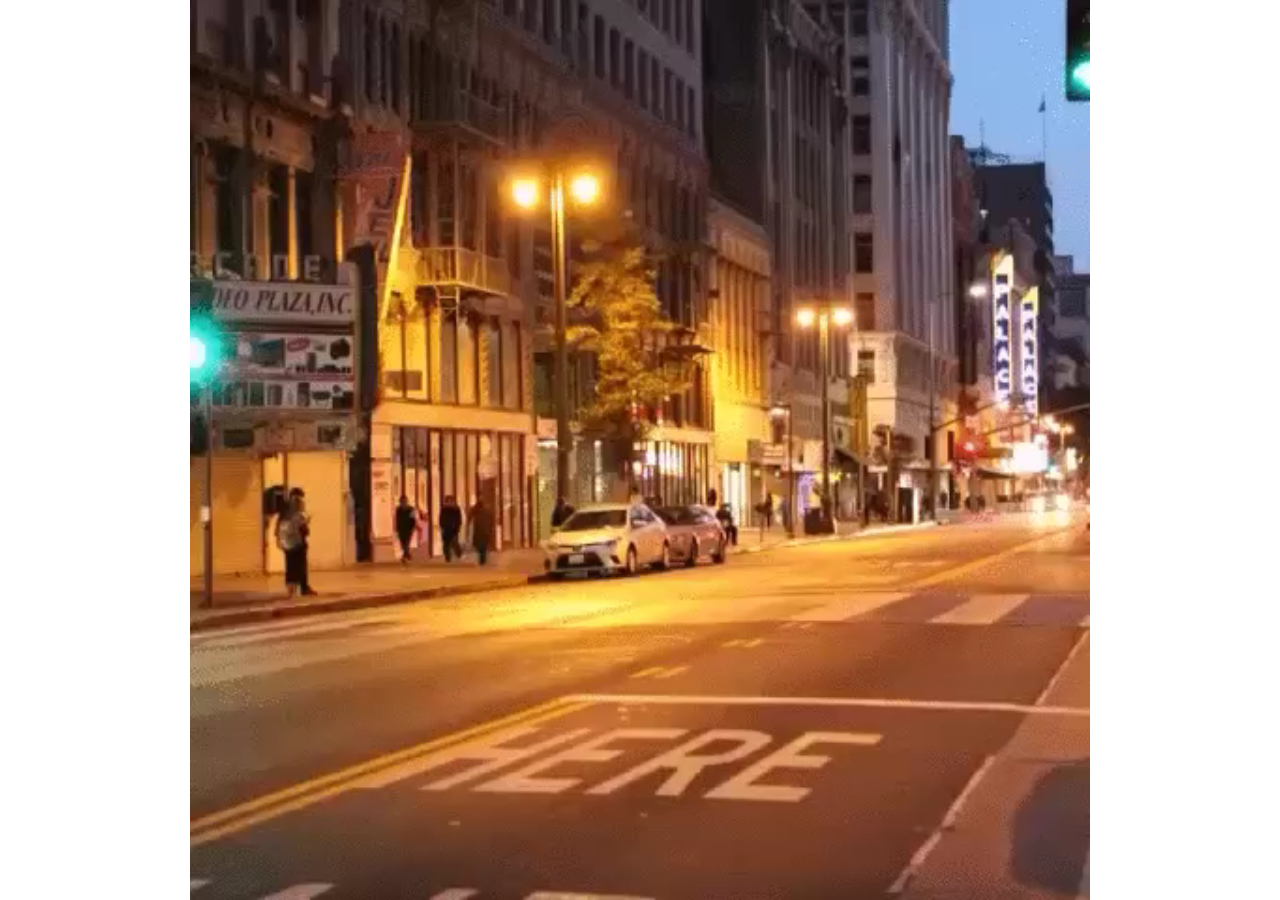
==== views/login.html @ 4af9df61 "transición de páginas" ====
<!DOCTYPE html>
<html>
<head>
	<title>Lyft</title>
	<meta charset="utf-8">
    <link href="http://fonts.googleapis.com/icon?family=Material+Icons" rel="stylesheet">
    <link type="text/css" rel="stylesheet" href="../css/materialize.min.css"  media="screen,projection"/>
    <meta name="viewport" content="width=device-width, initial-scale=1.0"/>
    <link rel="stylesheet" type="text/css" href="../css/login.css">
</head>
<body>
	
	<video src="../img/intro.mp4" class="fullscreen" autoplay loop></video>
    

	<script type="text/javascript" src="https://code.jquery.com/jquery-2.1.1.min.js"></script>
    <script type="text/javascript" src="../js/materialize.min.js"></script>
   <!-- <script type="text/javascript" src="js/app.js"></script>-->
</body>
</html>
---- css/login.css ----
video{ 
  position: fixed;
  top: 50%;
  left: 50%;
  min-width: 100%;
  min-height: 100%;
  width: 100vh;
  height: 100vh;
  z-index: -100;
  transform: translate(-50%, -50%);
}
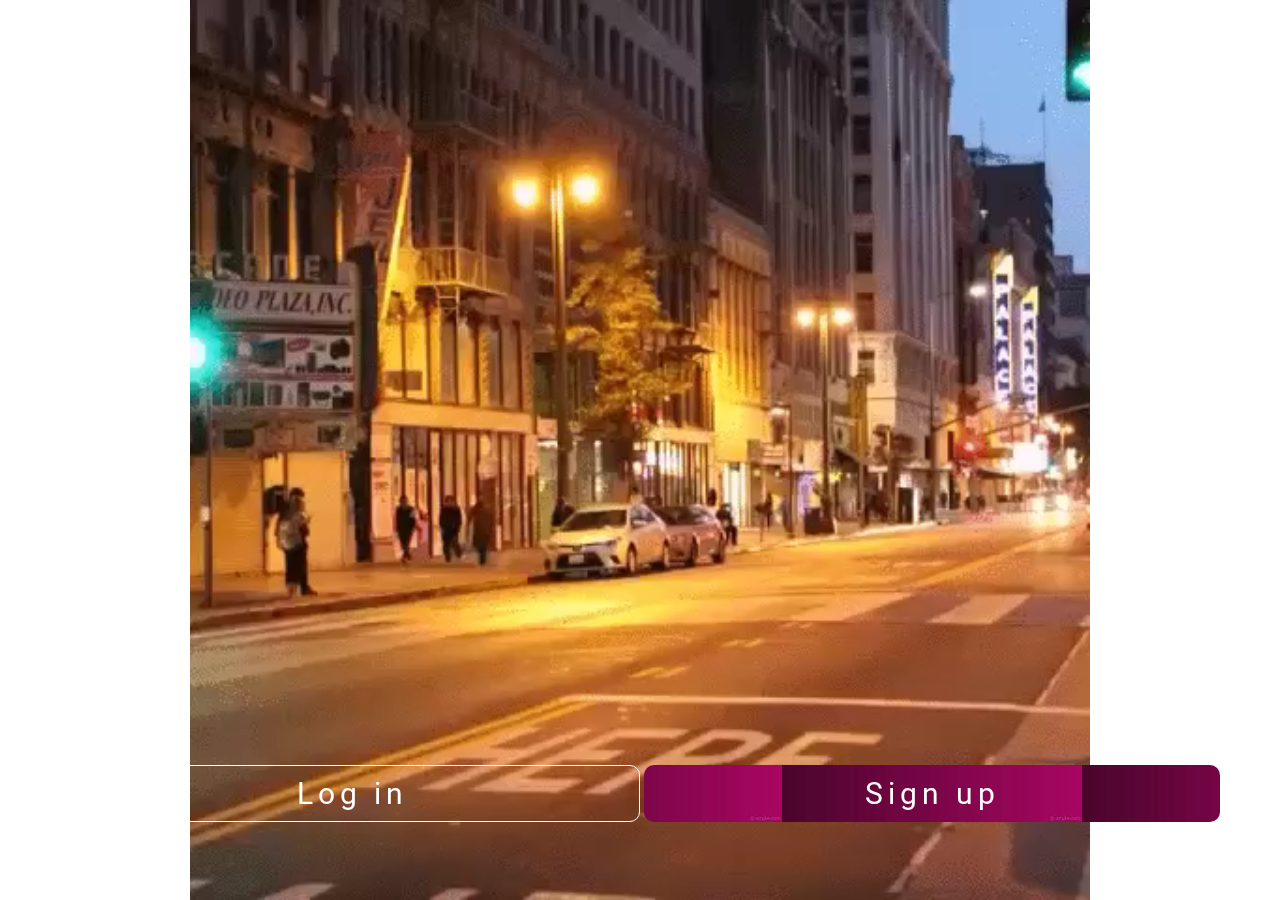
==== commit 70bbba2c: "agregando video de fondo y botones log in, sign up" ====
--- a/views/login.html
+++ b/views/login.html
@@ -11,7 +11,8 @@
 <body>
 	
 	<video src="../img/intro.mp4" class="fullscreen" autoplay loop></video>
-    
+    <button>Log in</button>
+    <button id="signup">Sign up</button>
 
 	<script type="text/javascript" src="https://code.jquery.com/jquery-2.1.1.min.js"></script>
     <script type="text/javascript" src="../js/materialize.min.js"></script>
--- a/css/login.css
+++ b/css/login.css
@@ -9,3 +9,23 @@
   z-index: -100;
   transform: translate(-50%, -50%);
 }
+button{
+	position: relative;
+	top: 85vh;
+	left: 5%;
+	width: 45%;
+	background-color: transparent;
+	border: 1px solid white;
+	border-radius: 10px;
+	padding: 5px;
+	font-size: 2em;
+	color: white;
+	letter-spacing: 5px;
+}
+button#signup{
+	background-image: url(../img/fondoMorado.jpg);
+	background-position: bottom;
+	border: none;
+	padding: 6px;
+	cursor: pointer;
+}